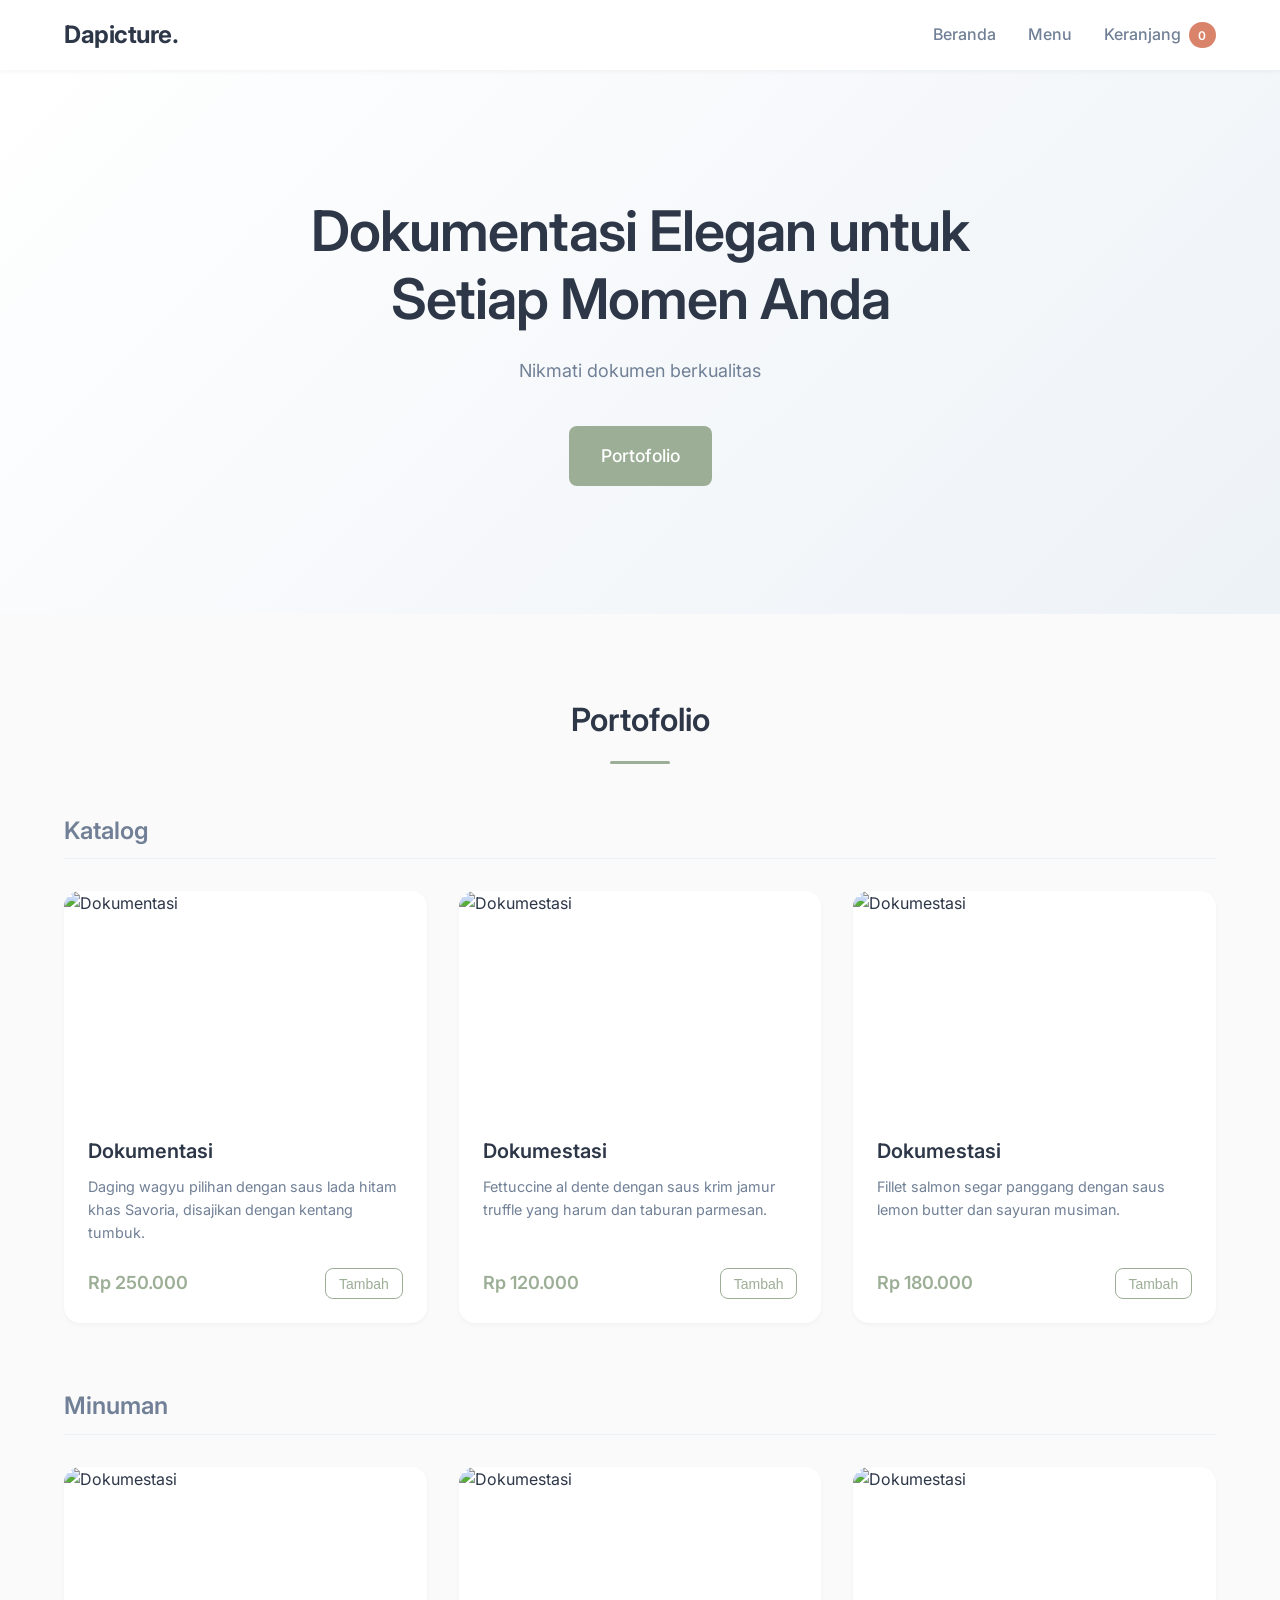
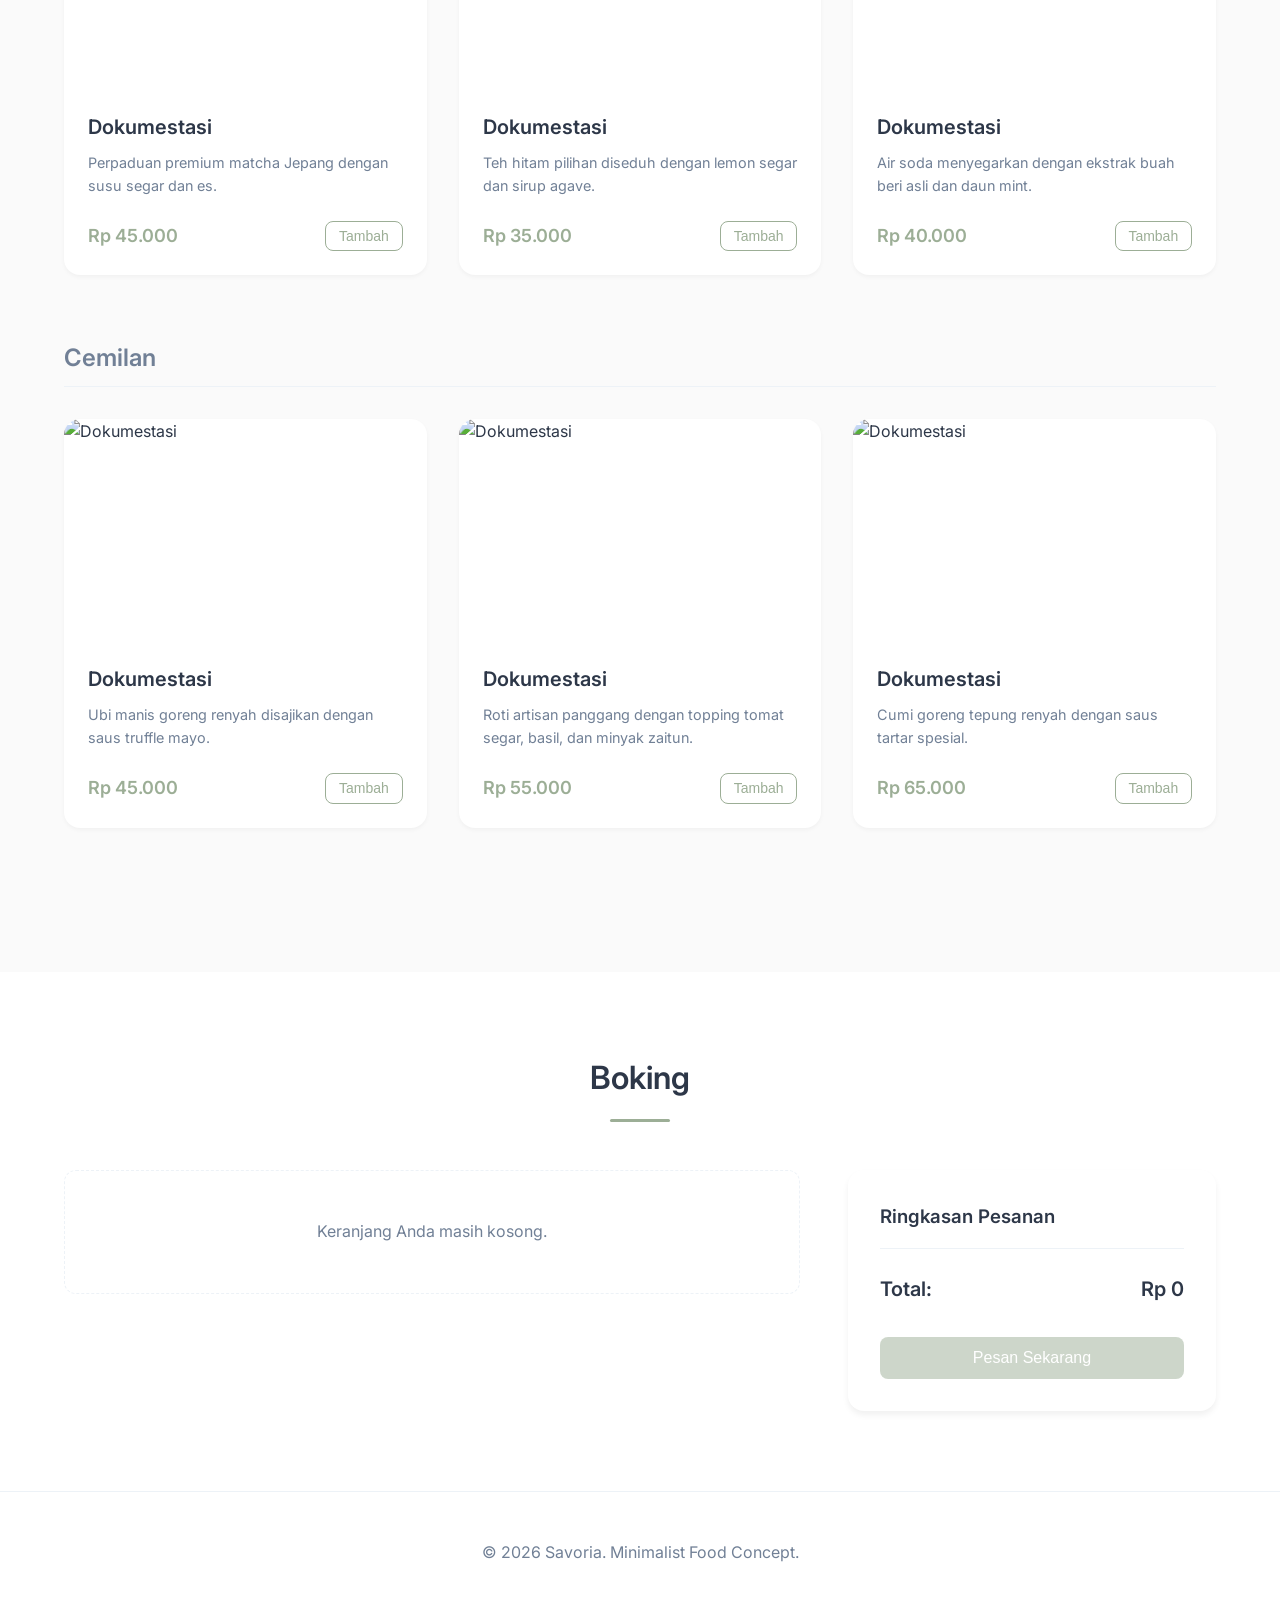
==== index.html @ a3eb8471 "first commit" ====
<!DOCTYPE html>
<html lang="id">
<head>
    <meta charset="UTF-8">
    <meta name="viewport" content="width=device-width, initial-scale=1.0">
    <title>Savoria - Minimalist Food Ordering</title>
    <link href="https://fonts.googleapis.com/css2?family=Inter:wght@300;400;500;600;700&display=swap" rel="stylesheet">
    <link rel="stylesheet" href="style.css">
</head>
<body>

    <!-- Header & Sticky Navbar -->
    <header class="navbar">
        <div class="container nav-container">
            <div class="logo">Dapicture.</div>
            <nav>
                <ul class="nav-links">
                    <li><a href="#hero">Beranda</a></li>
                    <li><a href="#menu">Menu</a></li>
                    <li><a href="#cart" class="cart-nav">Keranjang <span id="cart-badge" class="badge">0</span></a></li>
                </ul>
            </nav>
        </div>
    </header>

    <!-- Hero Section -->
    <section id="hero" class="hero">
        <div class="container hero-content">
            <h1>Dokumentasi Elegan untuk<br>Setiap Momen Anda</h1>
            <p>Nikmati dokumen berkualitas </p>
            <a href="#menu" class="btn btn-primary btn-large">Portofolio</a>
        </div>
    </section>

    <!-- Menu Section -->
    <section id="menu" class="menu-section">
        <div class="container">
            <h2 class="section-title">Portofolio</h2>
            
            <!-- Kategori: Makanan Utama -->
            <div class="menu-category">
                <h3>Katalog</h3>
                <div class="menu-grid" id="mains-grid">
                    <!-- Cards injected by JS -->
                </div>
            </div>

            <!-- Kategori: Minuman -->
            <div class="menu-category">
                <h3>Minuman</h3>
                <div class="menu-grid" id="drinks-grid">
                    <!-- Cards injected by JS -->
                </div>
            </div>

            <!-- Kategori: Cemilan -->
            <div class="menu-category">
                <h3>Cemilan</h3>
                <div class="menu-grid" id="snacks-grid">
                    <!-- Cards injected by JS -->
                </div>
            </div>

        </div>
    </section>

    <!-- Cart Section -->
    <section id="cart" class="cart-section bg-light">
        <div class="container">
            <h2 class="section-title">Boking</h2>
            <div class="cart-container">
                <div id="cart-items" class="cart-items">
                    <!-- Cart items injected by JS -->
                </div>
                <div class="cart-summary">
                    <h3>Ringkasan Pesanan</h3>
                    <div class="summary-row">
                        <span>Total:</span>
                        <span id="cart-total-price">Rp 0</span>
                    </div>
                    <button id="checkout-btn" class="btn btn-primary btn-full" disabled>Pesan Sekarang</button>
                </div>
            </div>
        </div>
    </section>

    <!-- Footer -->
    <footer>
        <div class="container">
            <p>&copy; 2026 Savoria. Minimalist Food Concept.</p>
        </div>
    </footer>

    <!-- Checkout Modal -->
    <div id="checkout-modal" class="modal">
        <div class="modal-content">
            <div class="modal-header">
                <h2>Pesanan Berhasil!</h2>
                <p>Terima kasih telah memesan di Savoria.</p>
            </div>
            <div class="modal-body">
                <h3>Ringkasan:</h3>
                <ul id="modal-order-list" class="order-list">
                    <!-- Injected by JS -->
                </ul>
                <div class="modal-total">
                    <span>Total Pembayaran:</span>
                    <span id="modal-total-price">Rp 0</span>
                </div>
            </div>
            <button id="close-modal-btn" class="btn btn-secondary btn-full">Tutup</button>
        </div>
    </div>

    <script src="script.js"></script>
</body>
</html>
---- style.css ----
/* CSS Variables for elegant, minimalist theme */
:root {
    --bg-color: #FAFAFA;
    --surface-color: #FFFFFF;
    --text-main: #2D3748;
    --text-muted: #718096;
    --accent-sage: #9CAE96; /* Sage green accent */
    --accent-sage-hover: #869880;
    --accent-terra: #D9836B; /* Terracotta accent for cart/danger */
    --border-color: #EDF2F7;
    --shadow-sm: 0 2px 4px rgba(0,0,0,0.04);
    --shadow-md: 0 4px 6px rgba(0,0,0,0.06);
    --shadow-lg: 0 10px 15px rgba(0,0,0,0.08);
    --transition: all 0.3s cubic-bezier(0.4, 0, 0.2, 1);
}

/* Reset & Global Styles */
* {
    margin: 0;
    padding: 0;
    box-sizing: border-box;
}

html {
    scroll-behavior: smooth;
}

body {
    font-family: 'Inter', sans-serif;
    background-color: var(--bg-color);
    color: var(--text-main);
    line-height: 1.6;
}

.container {
    width: 90%;
    max-width: 1200px;
    margin: 0 auto;
}

h1, h2, h3, h4 {
    font-weight: 600;
    color: var(--text-main);
}

.bg-light {
    background-color: var(--surface-color);
}

.section-title {
    text-align: center;
    font-size: 2rem;
    margin-bottom: 3rem;
    position: relative;
}

.section-title::after {
    content: '';
    display: block;
    width: 60px;
    height: 3px;
    background-color: var(--accent-sage);
    margin: 1rem auto 0;
    border-radius: 2px;
}

/* Buttons */
.btn {
    display: inline-block;
    padding: 0.75rem 1.5rem;
    border: none;
    border-radius: 8px;
    font-size: 1rem;
    font-weight: 500;
    cursor: pointer;
    transition: var(--transition);
    text-decoration: none;
    text-align: center;
}

.btn:disabled {
    opacity: 0.5;
    cursor: not-allowed;
}

.btn-primary {
    background-color: var(--accent-sage);
    color: #FFF;
}

.btn-primary:hover:not(:disabled) {
    background-color: var(--accent-sage-hover);
    transform: translateY(-2px);
    box-shadow: var(--shadow-md);
}

.btn-secondary {
    background-color: var(--bg-color);
    color: var(--text-main);
    border: 1px solid var(--border-color);
}

.btn-secondary:hover {
    background-color: var(--border-color);
}

.btn-outline {
    background-color: transparent;
    color: var(--accent-sage);
    border: 1px solid var(--accent-sage);
}

.btn-outline:hover {
    background-color: var(--accent-sage);
    color: #FFF;
}

.btn-large {
    padding: 1rem 2rem;
    font-size: 1.1rem;
}

.btn-full {
    width: 100%;
}

.btn-small {
    padding: 0.4rem 0.8rem;
    font-size: 0.875rem;
}

.btn-danger {
    background-color: transparent;
    color: var(--accent-terra);
    border: 1px solid var(--accent-terra);
}

.btn-danger:hover {
    background-color: var(--accent-terra);
    color: #FFF;
}

/* Header & Navbar */
.navbar {
    background-color: rgba(255, 255, 255, 0.95);
    backdrop-filter: blur(10px);
    position: sticky;
    top: 0;
    z-index: 1000;
    box-shadow: var(--shadow-sm);
    padding: 1rem 0;
}

.nav-container {
    display: flex;
    justify-content: space-between;
    align-items: center;
}

.logo {
    font-size: 1.5rem;
    font-weight: 700;
    letter-spacing: -0.5px;
    color: var(--text-main);
}

.nav-links {
    list-style: none;
    display: flex;
    gap: 2rem;
    align-items: center;
}

.nav-links a {
    text-decoration: none;
    color: var(--text-muted);
    font-weight: 500;
    transition: var(--transition);
}

.nav-links a:hover {
    color: var(--accent-sage);
}

.cart-nav {
    display: flex;
    align-items: center;
    gap: 0.5rem;
}

.badge {
    background-color: var(--accent-terra);
    color: #FFF;
    font-size: 0.75rem;
    padding: 0.2rem 0.6rem;
    border-radius: 999px;
    font-weight: 600;
}

/* Hero Section */
.hero {
    padding: 8rem 0;
    text-align: center;
    background: linear-gradient(135deg, var(--surface-color) 0%, var(--border-color) 100%);
}

.hero-content {
    max-width: 700px;
    margin: 0 auto;
}

.hero h1 {
    font-size: 3.5rem;
    line-height: 1.2;
    margin-bottom: 1.5rem;
    letter-spacing: -1px;
}

.hero p {
    font-size: 1.125rem;
    color: var(--text-muted);
    margin-bottom: 2.5rem;
}

/* Menu Section */
.menu-section {
    padding: 5rem 0;
}

.menu-category {
    margin-bottom: 4rem;
}

.menu-category h3 {
    font-size: 1.5rem;
    margin-bottom: 2rem;
    color: var(--text-muted);
    border-bottom: 1px solid var(--border-color);
    padding-bottom: 0.5rem;
}

.menu-grid {
    display: grid;
    grid-template-columns: repeat(auto-fill, minmax(300px, 1fr));
    gap: 2rem;
}

/* Menu Cards */
.card {
    background-color: var(--surface-color);
    border-radius: 16px;
    overflow: hidden;
    box-shadow: var(--shadow-sm);
    transition: var(--transition);
    display: flex;
    flex-direction: column;
}

.card:hover {
    transform: translateY(-8px);
    box-shadow: var(--shadow-lg);
}

.card-img-wrapper {
    height: 220px;
    overflow: hidden;
}

.card-img {
    width: 100%;
    height: 100%;
    object-fit: cover;
    transition: transform 0.5s ease;
}

.card:hover .card-img {
    transform: scale(1.05);
}

.card-content {
    padding: 1.5rem;
    display: flex;
    flex-direction: column;
    flex-grow: 1;
}

.card-title {
    font-size: 1.25rem;
    margin-bottom: 0.5rem;
}

.card-desc {
    color: var(--text-muted);
    font-size: 0.9rem;
    margin-bottom: 1.5rem;
    flex-grow: 1;
}

.card-footer {
    display: flex;
    justify-content: space-between;
    align-items: center;
    margin-top: auto;
}

.card-price {
    font-weight: 600;
    font-size: 1.125rem;
    color: var(--accent-sage);
}

/* Cart Section */
.cart-section {
    padding: 5rem 0;
}

.cart-container {
    display: grid;
    grid-template-columns: 2fr 1fr;
    gap: 3rem;
    align-items: start;
}

.cart-items {
    display: flex;
    flex-direction: column;
    gap: 1.5rem;
}

.cart-item {
    display: flex;
    align-items: center;
    justify-content: space-between;
    background-color: var(--surface-color);
    padding: 1.5rem;
    border-radius: 12px;
    box-shadow: var(--shadow-sm);
    transition: var(--transition);
}

.cart-item:hover {
    box-shadow: var(--shadow-md);
}

.cart-item-info {
    display: flex;
    align-items: center;
    gap: 1.5rem;
    flex: 1;
}

.cart-item-img {
    width: 80px;
    height: 80px;
    border-radius: 8px;
    object-fit: cover;
}

.cart-item-details h4 {
    margin-bottom: 0.25rem;
}

.cart-item-details p {
    color: var(--text-muted);
    font-size: 0.9rem;
}

.cart-item-actions {
    display: flex;
    align-items: center;
    gap: 1rem;
}

.qty-control {
    display: flex;
    align-items: center;
    gap: 0.5rem;
    background-color: var(--bg-color);
    padding: 0.25rem;
    border-radius: 8px;
}

.qty-btn {
    background: none;
    border: none;
    width: 28px;
    height: 28px;
    display: flex;
    align-items: center;
    justify-content: center;
    cursor: pointer;
    border-radius: 6px;
    transition: background-color 0.2s;
    font-size: 1rem;
    font-weight: 600;
}

.qty-btn:hover {
    background-color: var(--border-color);
}

.item-qty {
    font-weight: 500;
    min-width: 20px;
    text-align: center;
}

.cart-summary {
    background-color: var(--surface-color);
    padding: 2rem;
    border-radius: 16px;
    box-shadow: var(--shadow-md);
    position: sticky;
    top: 100px;
}

.cart-summary h3 {
    margin-bottom: 1.5rem;
    border-bottom: 1px solid var(--border-color);
    padding-bottom: 1rem;
}

.summary-row {
    display: flex;
    justify-content: space-between;
    font-size: 1.25rem;
    font-weight: 600;
    margin-bottom: 2rem;
}

.empty-cart-msg {
    text-align: center;
    color: var(--text-muted);
    padding: 3rem;
    background-color: var(--surface-color);
    border-radius: 12px;
    border: 1px dashed var(--border-color);
}

/* Footer */
footer {
    text-align: center;
    padding: 3rem 0;
    background-color: var(--surface-color);
    color: var(--text-muted);
    border-top: 1px solid var(--border-color);
}

/* Modal */
.modal {
    display: none; /* Hidden by default */
    position: fixed;
    top: 0;
    left: 0;
    width: 100%;
    height: 100%;
    background-color: rgba(0, 0, 0, 0.4);
    backdrop-filter: blur(4px);
    z-index: 2000;
    align-items: center;
    justify-content: center;
    opacity: 0;
    transition: opacity 0.3s ease;
}

.modal.show {
    display: flex;
    opacity: 1;
}

.modal-content {
    background-color: var(--surface-color);
    width: 90%;
    max-width: 500px;
    border-radius: 16px;
    padding: 2.5rem;
    box-shadow: var(--shadow-lg);
    transform: scale(0.9);
    transition: transform 0.3s cubic-bezier(0.175, 0.885, 0.32, 1.275);
}

.modal.show .modal-content {
    transform: scale(1);
}

.modal-header {
    text-align: center;
    margin-bottom: 2rem;
}

.modal-header h2 {
    color: var(--accent-sage);
    font-size: 1.75rem;
    margin-bottom: 0.5rem;
}

.modal-header p {
    color: var(--text-muted);
}

.order-list {
    list-style: none;
    margin-bottom: 1.5rem;
    max-height: 200px;
    overflow-y: auto;
    border-bottom: 1px solid var(--border-color);
    padding-bottom: 1rem;
}

.order-list li {
    display: flex;
    justify-content: space-between;
    margin-bottom: 0.75rem;
    font-size: 0.95rem;
}

.order-item-name {
    color: var(--text-main);
}

.order-item-price {
    font-weight: 500;
}

.modal-total {
    display: flex;
    justify-content: space-between;
    font-size: 1.25rem;
    font-weight: 700;
    margin-bottom: 2rem;
}

/* Responsive Design */
@media (max-width: 768px) {
    .hero h1 {
        font-size: 2.5rem;
    }
    
    .cart-container {
        grid-template-columns: 1fr;
    }
    
    .cart-item {
        flex-direction: column;
        align-items: flex-start;
        gap: 1rem;
    }
    
    .cart-item-actions {
        width: 100%;
        justify-content: space-between;
    }

    .nav-links {
        display: none; /* Mobile fix: simple */
    }

    .nav-links {
        display: flex;
        gap: 1rem;
    }
    .nav-links li:not(:last-child) {
        display: none;
    }
}
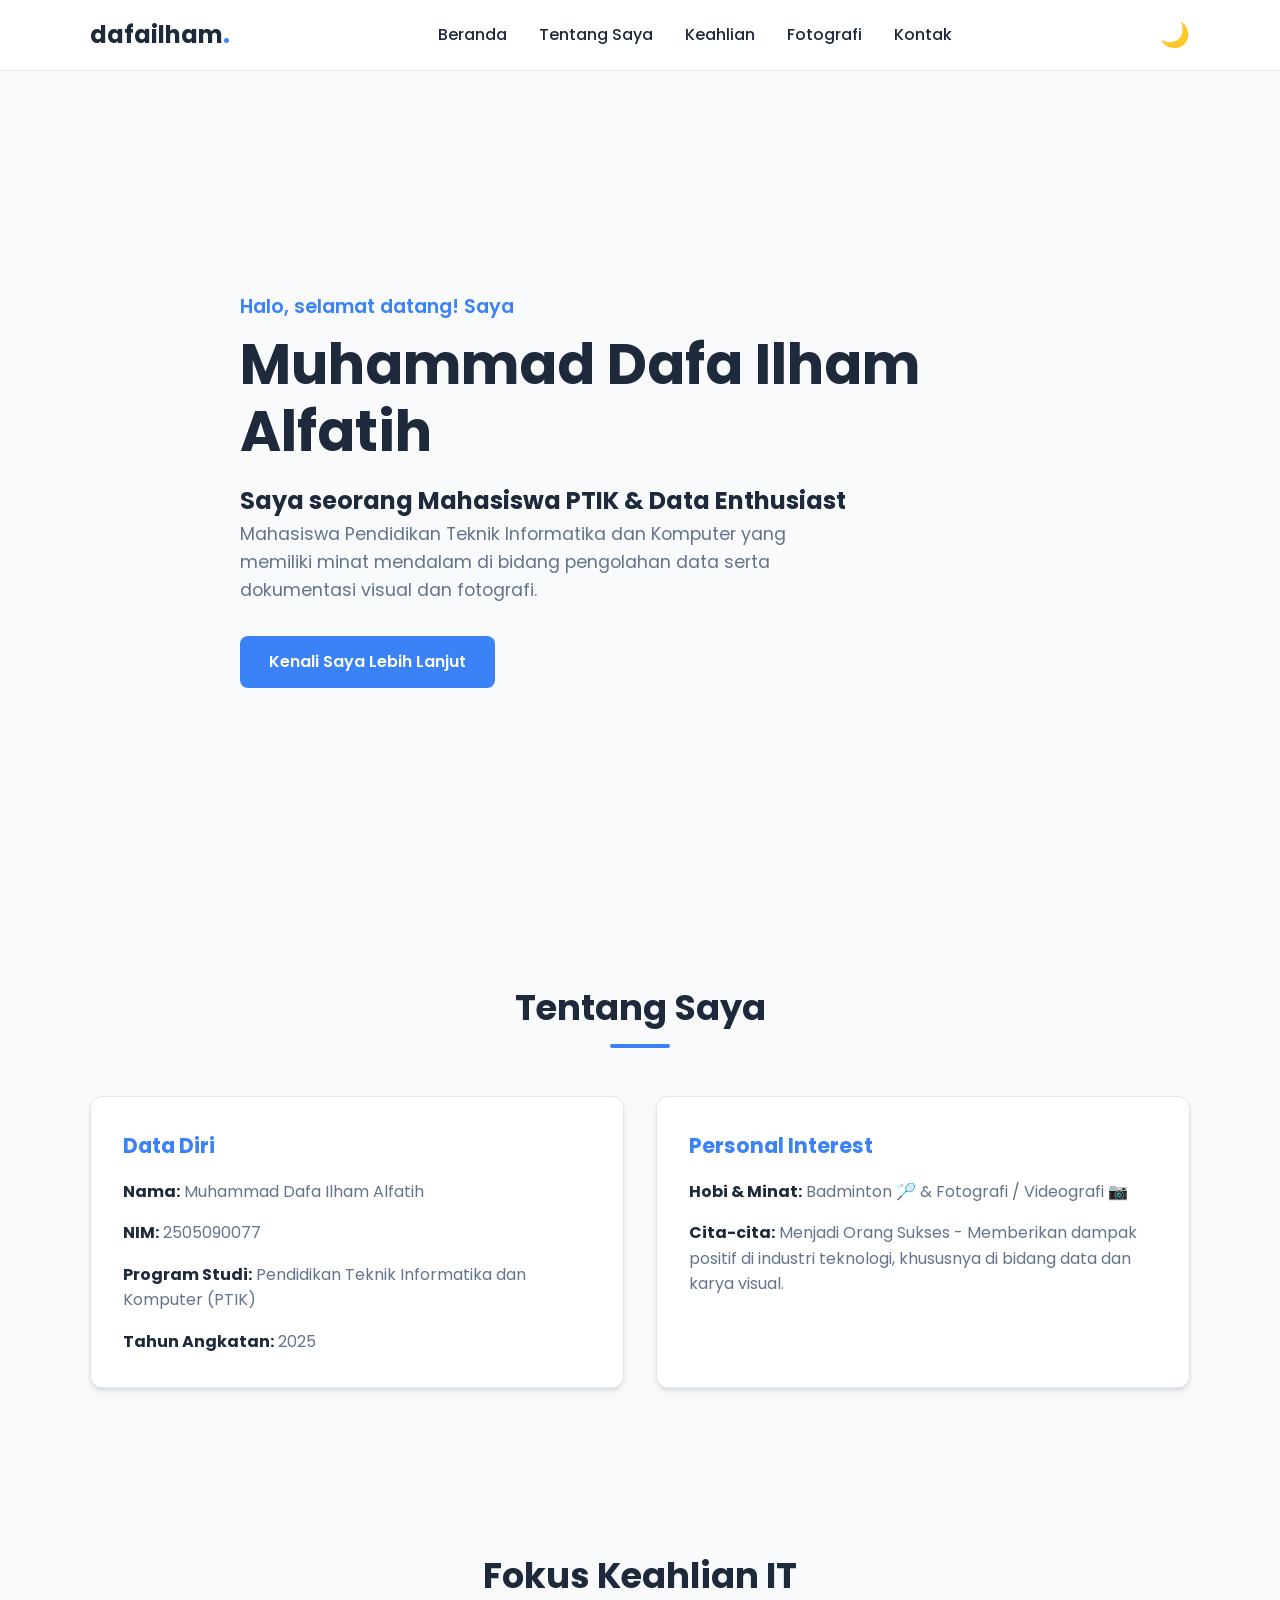
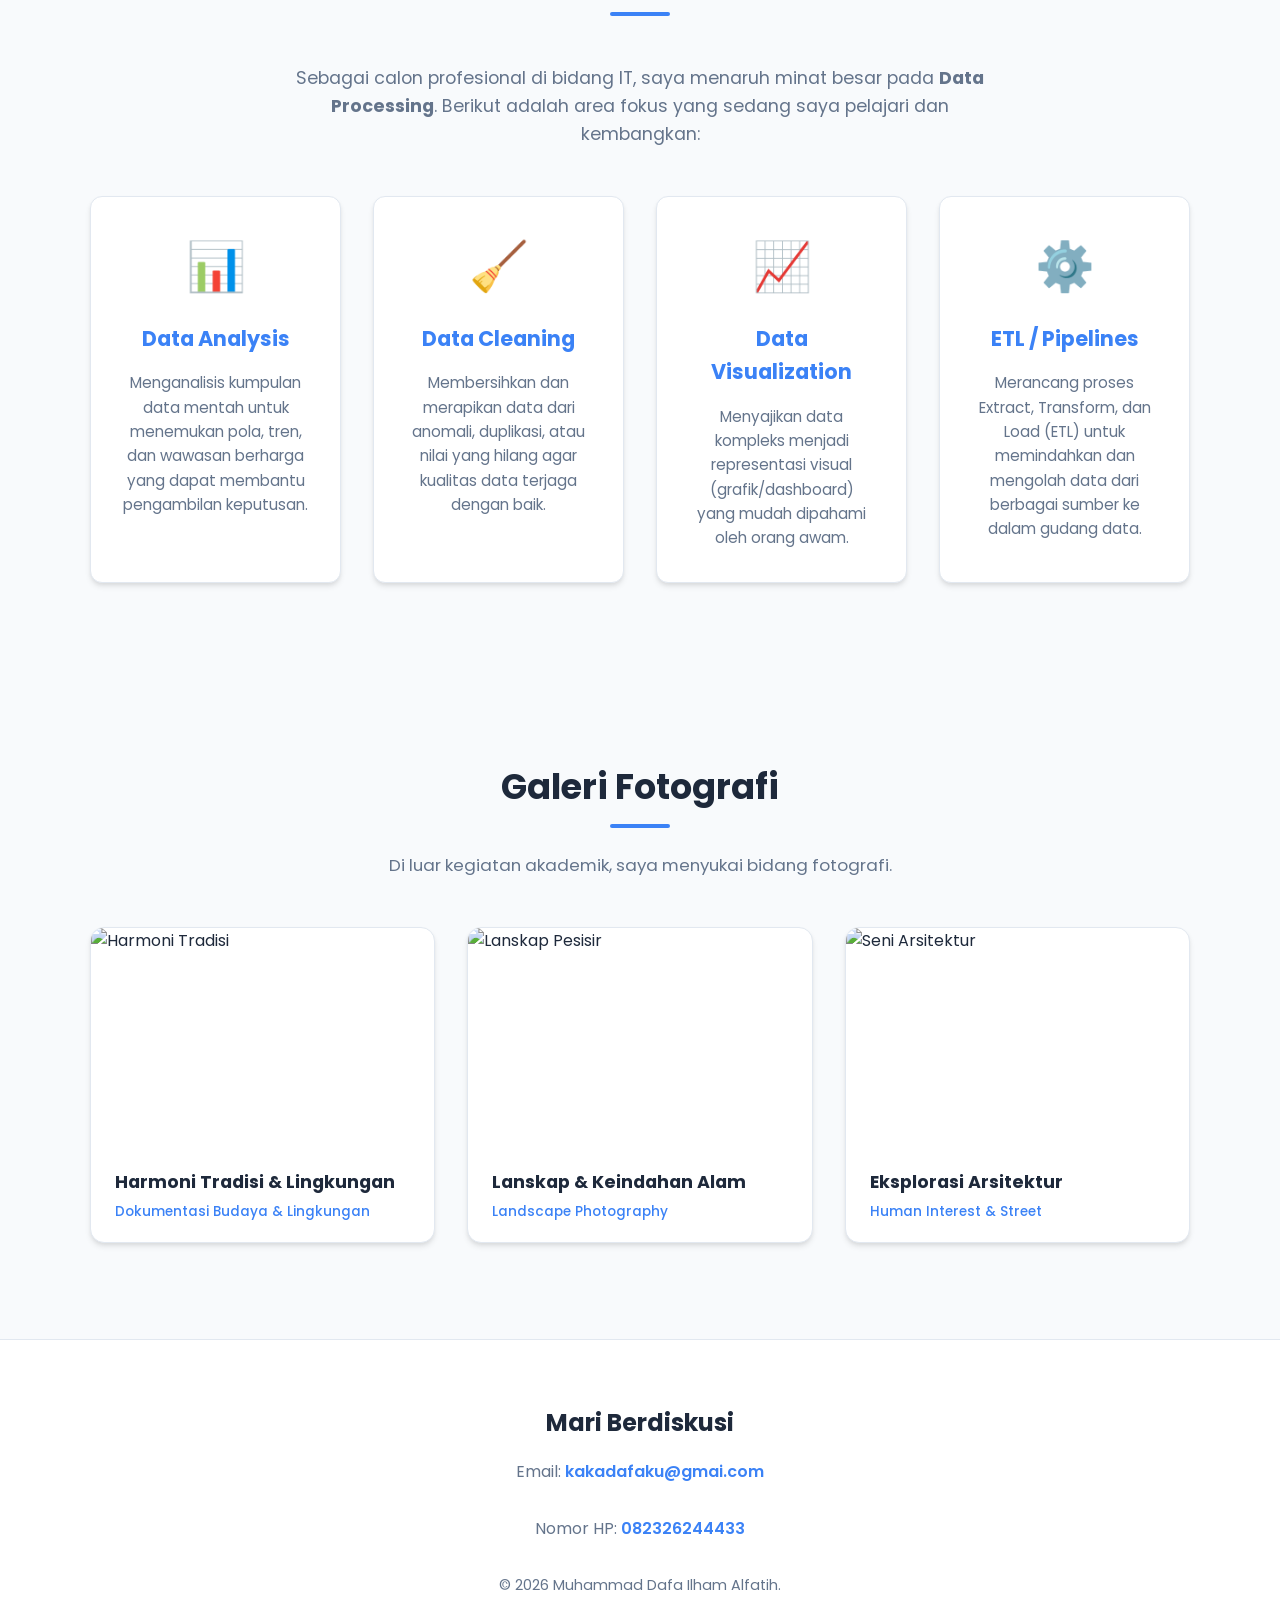
==== commit f9a46d9f: "Add files via upload" ====
--- a/index.html
+++ b/index.html
@@ -1,117 +1,178 @@
-<!DOCTYPE html>
-<html lang="id">
-<head>
-    <meta charset="UTF-8">
-    <meta name="viewport" content="width=device-width, initial-scale=1.0">
-    <title>Savoria - Minimalist Food Ordering</title>
-    <link href="https://fonts.googleapis.com/css2?family=Inter:wght@300;400;500;600;700&display=swap" rel="stylesheet">
-    <link rel="stylesheet" href="style.css">
-</head>
-<body>
-
-    <!-- Header & Sticky Navbar -->
-    <header class="navbar">
-        <div class="container nav-container">
-            <div class="logo">Dapicture.</div>
-            <nav>
-                <ul class="nav-links">
-                    <li><a href="#hero">Beranda</a></li>
-                    <li><a href="#menu">Menu</a></li>
-                    <li><a href="#cart" class="cart-nav">Keranjang <span id="cart-badge" class="badge">0</span></a></li>
-                </ul>
-            </nav>
-        </div>
-    </header>
-
-    <!-- Hero Section -->
-    <section id="hero" class="hero">
-        <div class="container hero-content">
-            <h1>Dokumentasi Elegan untuk<br>Setiap Momen Anda</h1>
-            <p>Nikmati dokumen berkualitas </p>
-            <a href="#menu" class="btn btn-primary btn-large">Portofolio</a>
-        </div>
-    </section>
-
-    <!-- Menu Section -->
-    <section id="menu" class="menu-section">
-        <div class="container">
-            <h2 class="section-title">Portofolio</h2>
-            
-            <!-- Kategori: Makanan Utama -->
-            <div class="menu-category">
-                <h3>Katalog</h3>
-                <div class="menu-grid" id="mains-grid">
-                    <!-- Cards injected by JS -->
-                </div>
-            </div>
-
-            <!-- Kategori: Minuman -->
-            <div class="menu-category">
-                <h3>Minuman</h3>
-                <div class="menu-grid" id="drinks-grid">
-                    <!-- Cards injected by JS -->
-                </div>
-            </div>
-
-            <!-- Kategori: Cemilan -->
-            <div class="menu-category">
-                <h3>Cemilan</h3>
-                <div class="menu-grid" id="snacks-grid">
-                    <!-- Cards injected by JS -->
-                </div>
-            </div>
-
-        </div>
-    </section>
-
-    <!-- Cart Section -->
-    <section id="cart" class="cart-section bg-light">
-        <div class="container">
-            <h2 class="section-title">Boking</h2>
-            <div class="cart-container">
-                <div id="cart-items" class="cart-items">
-                    <!-- Cart items injected by JS -->
-                </div>
-                <div class="cart-summary">
-                    <h3>Ringkasan Pesanan</h3>
-                    <div class="summary-row">
-                        <span>Total:</span>
-                        <span id="cart-total-price">Rp 0</span>
-                    </div>
-                    <button id="checkout-btn" class="btn btn-primary btn-full" disabled>Pesan Sekarang</button>
-                </div>
-            </div>
-        </div>
-    </section>
-
-    <!-- Footer -->
-    <footer>
-        <div class="container">
-            <p>&copy; 2026 Savoria. Minimalist Food Concept.</p>
-        </div>
-    </footer>
-
-    <!-- Checkout Modal -->
-    <div id="checkout-modal" class="modal">
-        <div class="modal-content">
-            <div class="modal-header">
-                <h2>Pesanan Berhasil!</h2>
-                <p>Terima kasih telah memesan di Savoria.</p>
-            </div>
-            <div class="modal-body">
-                <h3>Ringkasan:</h3>
-                <ul id="modal-order-list" class="order-list">
-                    <!-- Injected by JS -->
-                </ul>
-                <div class="modal-total">
-                    <span>Total Pembayaran:</span>
-                    <span id="modal-total-price">Rp 0</span>
-                </div>
-            </div>
-            <button id="close-modal-btn" class="btn btn-secondary btn-full">Tutup</button>
-        </div>
-    </div>
-
-    <script src="script.js"></script>
-</body>
-</html>
+<!DOCTYPE html>
+<html lang="id">
+<head>
+    <meta charset="UTF-8">
+    <meta name="viewport" content="width=device-width, initial-scale=1.0">
+    <title>Profil Pribadi | M. Dafa Ilham Alfatih</title>
+    <!-- Google Fonts -->
+    <link href="https://fonts.googleapis.com/css2?family=Poppins:wght@300;400;600;700&display=swap" rel="stylesheet">
+    <!-- CSS External -->
+    <link rel="stylesheet" href="style.css">
+</head>
+<body>
+
+    <!-- Header & Navbar -->
+    <header class="navbar">
+        <div class="container nav-container">
+            <a href="#" class="logo">dafailham<span>.</span></a>
+            
+            <nav>
+                <ul class="nav-links">
+                    <li><a href="#beranda">Beranda</a></li>
+                    <li><a href="#tentang-saya">Tentang Saya</a></li>
+                    <li><a href="#keahlian">Keahlian</a></li>
+                    <li><a href="#fotografi">Fotografi</a></li>
+                    <li><a href="#kontak">Kontak</a></li>
+                </ul>
+            </nav>
+
+            <button id="theme-toggle" class="theme-toggle-btn" aria-label="Toggle Theme">
+                <span class="icon">🌙</span>
+            </button>
+        </div>
+    </header>
+
+    <!-- Hero Section -->
+    <section id="beranda" class="hero">
+        <div class="container hero-content">
+            <p class="greeting">Halo, selamat datang! Saya</p>
+            <h1 class="name">Muhammad Dafa Ilham Alfatih</h1>
+            
+            <h2 class="role-title">
+                Saya seorang <span class="highlight">Mahasiswa PTIK & Data Enthusiast</span>
+            </h2>
+            
+            <p class="hero-desc">Mahasiswa Pendidikan Teknik Informatika dan Komputer yang memiliki minat mendalam di bidang pengolahan data serta dokumentasi visual dan fotografi.</p>
+            <a href="#tentang-saya" class="btn btn-primary">Kenali Saya Lebih Lanjut</a>
+        </div>
+    </section>
+
+    <!-- Profile / About Section -->
+    <section id="tentang-saya" class="about-section">
+        <div class="container">
+            <h2 class="section-title">Tentang Saya</h2>
+            <div class="about-grid">
+                <div class="card profile-card">
+                    <h3>Data Diri</h3>
+                    <ul>
+                        <li><strong>Nama:</strong> Muhammad Dafa Ilham Alfatih</li>
+                        <li><strong>NIM:</strong> 2505090077</li>
+                        <li><strong>Program Studi:</strong> Pendidikan Teknik Informatika dan Komputer (PTIK)</li>
+                        <li><strong>Tahun Angkatan:</strong> 2025</li>
+                    </ul>
+                </div>
+                <div class="card highlight-card">
+                    <h3>Personal Interest</h3>
+                    <ul>
+                        <li><strong>Hobi & Minat:</strong> Badminton 🏸 & Fotografi / Videografi 📷</li>
+                        <li><strong>Cita-cita:</strong> Menjadi Orang Sukses - Memberikan dampak positif di industri teknologi, khususnya di bidang data dan karya visual.</li>
+                    </ul>
+                </div>
+            </div>
+        </div>
+    </section>
+
+    <!-- Focus Area (Data Processing) -->
+    <section id="keahlian" class="expertise-section">
+        <div class="container">
+            <h2 class="section-title">Fokus Keahlian IT</h2>
+            <p class="expertise-intro">Sebagai calon profesional di bidang IT, saya menaruh minat besar pada <strong>Data Processing</strong>. Berikut adalah area fokus yang sedang saya pelajari dan kembangkan:</p>
+            
+            <div class="expertise-grid">
+                <div class="card expertise-card">
+                    <div class="icon-box">📊</div>
+                    <h3>Data Analysis</h3>
+                    <p>Menganalisis kumpulan data mentah untuk menemukan pola, tren, dan wawasan berharga yang dapat membantu pengambilan keputusan.</p>
+                </div>
+                <div class="card expertise-card">
+                    <div class="icon-box">🧹</div>
+                    <h3>Data Cleaning</h3>
+                    <p>Membersihkan dan merapikan data dari anomali, duplikasi, atau nilai yang hilang agar kualitas data terjaga dengan baik.</p>
+                </div>
+                <div class="card expertise-card">
+                    <div class="icon-box">📈</div>
+                    <h3>Data Visualization</h3>
+                    <p>Menyajikan data kompleks menjadi representasi visual (grafik/dashboard) yang mudah dipahami oleh orang awam.</p>
+                </div>
+                <div class="card expertise-card">
+                    <div class="icon-box">⚙️</div>
+                    <h3>ETL / Pipelines</h3>
+                    <p>Merancang proses Extract, Transform, dan Load (ETL) untuk memindahkan dan mengolah data dari berbagai sumber ke dalam gudang data.</p>
+                </div>
+            </div>
+        </div>
+    </section>
+
+    <!-- Photography Section -->
+    <section id="fotografi" class="photography-section">
+        <div class="container">
+            <h2 class="section-title">Galeri Fotografi</h2>
+            <p class="section-intro">Di luar kegiatan akademik, saya menyukai bidang fotografi.</p>
+            <div class="gallery-grid">
+                <!-- Foto Item 1 -->
+                <div class="gallery-card">
+                    <div class="gallery-img-wrapper">
+                        <img src="E:\website\dafa-profile\images\foto-tradisi.jpeg" alt="Harmoni Tradisi" class="gallery-img">
+                        <div class="gallery-overlay">
+                            <span>🔍 Perbesar Foto</span>
+                        </div>
+                    </div>
+                    <div class="gallery-info">
+                        <h3>Harmoni Tradisi & Lingkungan</h3>
+                        <p class="gallery-tag">Dokumentasi Budaya & Lingkungan</p>
+                    </div>
+                </div>
+
+                <!-- Foto Item 2 -->
+                <div class="gallery-card">
+                    <div class="gallery-img-wrapper">
+                        <img src="E:\website\dafa-profile\images\foto-lanskap.jpg" alt="Lanskap Pesisir" class="gallery-img">
+                        <div class="gallery-overlay">
+                            <span>🔍 Perbesar Foto</span>
+                        </div>
+                    </div>
+                    <div class="gallery-info">
+                        <h3>Lanskap & Keindahan Alam</h3>
+                        <p class="gallery-tag">Landscape Photography</p>
+                    </div>
+                </div>
+
+                <!-- Foto Item 3 -->
+                <div class="gallery-card">
+                    <div class="gallery-img-wrapper">
+                        <img src="E:\website\dafa-profile\images\foto-arsitektur.jpg" alt="Seni Arsitektur" class="gallery-img">
+                        <div class="gallery-overlay">
+                            <span>🔍 Perbesar Foto</span>
+                        </div>
+                    </div>
+                    <div class="gallery-info">
+                        <h3>Eksplorasi Arsitektur</h3>
+                        <p class="gallery-tag">Human Interest & Street</p>
+                    </div>
+                </div>
+            </div>
+        </div>
+    </section>
+
+    <!-- Modal Lightbox Pembesar Foto -->
+    <div id="lightbox-modal" class="lightbox">
+        <span class="lightbox-close">&times;</span>
+        <img class="lightbox-content" id="lightbox-img" alt="Enlarged photo">
+        <div id="lightbox-caption"></div>
+    </div>
+
+    <!-- Footer -->
+    <footer id="kontak" class="footer">
+        <div class="container footer-content">
+            <div class="contact-info">
+                <h2>Mari Berdiskusi</h2>
+                <p>Email: <a href="mailto:kakadafaku@gmai.com">kakadafaku@gmai.com</a></p>
+                <p>Nomor HP: <a href="tel:082326244433">082326244433</a></p>
+            </div>
+            <p class="copyright">&copy; 2026 Muhammad Dafa Ilham Alfatih.</p>
+        </div>
+    </footer>
+
+    <script src="script.js"></script>
+</body>
+</html>
--- a/style.css
+++ b/style.css
@@ -1,565 +1,528 @@
-/* CSS Variables for elegant, minimalist theme */
-:root {
-    --bg-color: #FAFAFA;
-    --surface-color: #FFFFFF;
-    --text-main: #2D3748;
-    --text-muted: #718096;
-    --accent-sage: #9CAE96; /* Sage green accent */
-    --accent-sage-hover: #869880;
-    --accent-terra: #D9836B; /* Terracotta accent for cart/danger */
-    --border-color: #EDF2F7;
-    --shadow-sm: 0 2px 4px rgba(0,0,0,0.04);
-    --shadow-md: 0 4px 6px rgba(0,0,0,0.06);
-    --shadow-lg: 0 10px 15px rgba(0,0,0,0.08);
-    --transition: all 0.3s cubic-bezier(0.4, 0, 0.2, 1);
-}
-
-/* Reset & Global Styles */
-* {
-    margin: 0;
-    padding: 0;
-    box-sizing: border-box;
-}
-
-html {
-    scroll-behavior: smooth;
-}
-
-body {
-    font-family: 'Inter', sans-serif;
-    background-color: var(--bg-color);
-    color: var(--text-main);
-    line-height: 1.6;
-}
-
-.container {
-    width: 90%;
-    max-width: 1200px;
-    margin: 0 auto;
-}
-
-h1, h2, h3, h4 {
-    font-weight: 600;
-    color: var(--text-main);
-}
-
-.bg-light {
-    background-color: var(--surface-color);
-}
-
-.section-title {
-    text-align: center;
-    font-size: 2rem;
-    margin-bottom: 3rem;
-    position: relative;
-}
-
-.section-title::after {
-    content: '';
-    display: block;
-    width: 60px;
-    height: 3px;
-    background-color: var(--accent-sage);
-    margin: 1rem auto 0;
-    border-radius: 2px;
-}
-
-/* Buttons */
-.btn {
-    display: inline-block;
-    padding: 0.75rem 1.5rem;
-    border: none;
-    border-radius: 8px;
-    font-size: 1rem;
-    font-weight: 500;
-    cursor: pointer;
-    transition: var(--transition);
-    text-decoration: none;
-    text-align: center;
-}
-
-.btn:disabled {
-    opacity: 0.5;
-    cursor: not-allowed;
-}
-
-.btn-primary {
-    background-color: var(--accent-sage);
-    color: #FFF;
-}
-
-.btn-primary:hover:not(:disabled) {
-    background-color: var(--accent-sage-hover);
-    transform: translateY(-2px);
-    box-shadow: var(--shadow-md);
-}
-
-.btn-secondary {
-    background-color: var(--bg-color);
-    color: var(--text-main);
-    border: 1px solid var(--border-color);
-}
-
-.btn-secondary:hover {
-    background-color: var(--border-color);
-}
-
-.btn-outline {
-    background-color: transparent;
-    color: var(--accent-sage);
-    border: 1px solid var(--accent-sage);
-}
-
-.btn-outline:hover {
-    background-color: var(--accent-sage);
-    color: #FFF;
-}
-
-.btn-large {
-    padding: 1rem 2rem;
-    font-size: 1.1rem;
-}
-
-.btn-full {
-    width: 100%;
-}
-
-.btn-small {
-    padding: 0.4rem 0.8rem;
-    font-size: 0.875rem;
-}
-
-.btn-danger {
-    background-color: transparent;
-    color: var(--accent-terra);
-    border: 1px solid var(--accent-terra);
-}
-
-.btn-danger:hover {
-    background-color: var(--accent-terra);
-    color: #FFF;
-}
-
-/* Header & Navbar */
-.navbar {
-    background-color: rgba(255, 255, 255, 0.95);
-    backdrop-filter: blur(10px);
-    position: sticky;
-    top: 0;
-    z-index: 1000;
-    box-shadow: var(--shadow-sm);
-    padding: 1rem 0;
-}
-
-.nav-container {
-    display: flex;
-    justify-content: space-between;
-    align-items: center;
-}
-
-.logo {
-    font-size: 1.5rem;
-    font-weight: 700;
-    letter-spacing: -0.5px;
-    color: var(--text-main);
-}
-
-.nav-links {
-    list-style: none;
-    display: flex;
-    gap: 2rem;
-    align-items: center;
-}
-
-.nav-links a {
-    text-decoration: none;
-    color: var(--text-muted);
-    font-weight: 500;
-    transition: var(--transition);
-}
-
-.nav-links a:hover {
-    color: var(--accent-sage);
-}
-
-.cart-nav {
-    display: flex;
-    align-items: center;
-    gap: 0.5rem;
-}
-
-.badge {
-    background-color: var(--accent-terra);
-    color: #FFF;
-    font-size: 0.75rem;
-    padding: 0.2rem 0.6rem;
-    border-radius: 999px;
-    font-weight: 600;
-}
-
-/* Hero Section */
-.hero {
-    padding: 8rem 0;
-    text-align: center;
-    background: linear-gradient(135deg, var(--surface-color) 0%, var(--border-color) 100%);
-}
-
-.hero-content {
-    max-width: 700px;
-    margin: 0 auto;
-}
-
-.hero h1 {
-    font-size: 3.5rem;
-    line-height: 1.2;
-    margin-bottom: 1.5rem;
-    letter-spacing: -1px;
-}
-
-.hero p {
-    font-size: 1.125rem;
-    color: var(--text-muted);
-    margin-bottom: 2.5rem;
-}
-
-/* Menu Section */
-.menu-section {
-    padding: 5rem 0;
-}
-
-.menu-category {
-    margin-bottom: 4rem;
-}
-
-.menu-category h3 {
-    font-size: 1.5rem;
-    margin-bottom: 2rem;
-    color: var(--text-muted);
-    border-bottom: 1px solid var(--border-color);
-    padding-bottom: 0.5rem;
-}
-
-.menu-grid {
-    display: grid;
-    grid-template-columns: repeat(auto-fill, minmax(300px, 1fr));
-    gap: 2rem;
-}
-
-/* Menu Cards */
-.card {
-    background-color: var(--surface-color);
-    border-radius: 16px;
-    overflow: hidden;
-    box-shadow: var(--shadow-sm);
-    transition: var(--transition);
-    display: flex;
-    flex-direction: column;
-}
-
-.card:hover {
-    transform: translateY(-8px);
-    box-shadow: var(--shadow-lg);
-}
-
-.card-img-wrapper {
-    height: 220px;
-    overflow: hidden;
-}
-
-.card-img {
-    width: 100%;
-    height: 100%;
-    object-fit: cover;
-    transition: transform 0.5s ease;
-}
-
-.card:hover .card-img {
-    transform: scale(1.05);
-}
-
-.card-content {
-    padding: 1.5rem;
-    display: flex;
-    flex-direction: column;
-    flex-grow: 1;
-}
-
-.card-title {
-    font-size: 1.25rem;
-    margin-bottom: 0.5rem;
-}
-
-.card-desc {
-    color: var(--text-muted);
-    font-size: 0.9rem;
-    margin-bottom: 1.5rem;
-    flex-grow: 1;
-}
-
-.card-footer {
-    display: flex;
-    justify-content: space-between;
-    align-items: center;
-    margin-top: auto;
-}
-
-.card-price {
-    font-weight: 600;
-    font-size: 1.125rem;
-    color: var(--accent-sage);
-}
-
-/* Cart Section */
-.cart-section {
-    padding: 5rem 0;
-}
-
-.cart-container {
-    display: grid;
-    grid-template-columns: 2fr 1fr;
-    gap: 3rem;
-    align-items: start;
-}
-
-.cart-items {
-    display: flex;
-    flex-direction: column;
-    gap: 1.5rem;
-}
-
-.cart-item {
-    display: flex;
-    align-items: center;
-    justify-content: space-between;
-    background-color: var(--surface-color);
-    padding: 1.5rem;
-    border-radius: 12px;
-    box-shadow: var(--shadow-sm);
-    transition: var(--transition);
-}
-
-.cart-item:hover {
-    box-shadow: var(--shadow-md);
-}
-
-.cart-item-info {
-    display: flex;
-    align-items: center;
-    gap: 1.5rem;
-    flex: 1;
-}
-
-.cart-item-img {
-    width: 80px;
-    height: 80px;
-    border-radius: 8px;
-    object-fit: cover;
-}
-
-.cart-item-details h4 {
-    margin-bottom: 0.25rem;
-}
-
-.cart-item-details p {
-    color: var(--text-muted);
-    font-size: 0.9rem;
-}
-
-.cart-item-actions {
-    display: flex;
-    align-items: center;
-    gap: 1rem;
-}
-
-.qty-control {
-    display: flex;
-    align-items: center;
-    gap: 0.5rem;
-    background-color: var(--bg-color);
-    padding: 0.25rem;
-    border-radius: 8px;
-}
-
-.qty-btn {
-    background: none;
-    border: none;
-    width: 28px;
-    height: 28px;
-    display: flex;
-    align-items: center;
-    justify-content: center;
-    cursor: pointer;
-    border-radius: 6px;
-    transition: background-color 0.2s;
-    font-size: 1rem;
-    font-weight: 600;
-}
-
-.qty-btn:hover {
-    background-color: var(--border-color);
-}
-
-.item-qty {
-    font-weight: 500;
-    min-width: 20px;
-    text-align: center;
-}
-
-.cart-summary {
-    background-color: var(--surface-color);
-    padding: 2rem;
-    border-radius: 16px;
-    box-shadow: var(--shadow-md);
-    position: sticky;
-    top: 100px;
-}
-
-.cart-summary h3 {
-    margin-bottom: 1.5rem;
-    border-bottom: 1px solid var(--border-color);
-    padding-bottom: 1rem;
-}
-
-.summary-row {
-    display: flex;
-    justify-content: space-between;
-    font-size: 1.25rem;
-    font-weight: 600;
-    margin-bottom: 2rem;
-}
-
-.empty-cart-msg {
-    text-align: center;
-    color: var(--text-muted);
-    padding: 3rem;
-    background-color: var(--surface-color);
-    border-radius: 12px;
-    border: 1px dashed var(--border-color);
-}
-
-/* Footer */
-footer {
-    text-align: center;
-    padding: 3rem 0;
-    background-color: var(--surface-color);
-    color: var(--text-muted);
-    border-top: 1px solid var(--border-color);
-}
-
-/* Modal */
-.modal {
-    display: none; /* Hidden by default */
-    position: fixed;
-    top: 0;
-    left: 0;
-    width: 100%;
-    height: 100%;
-    background-color: rgba(0, 0, 0, 0.4);
-    backdrop-filter: blur(4px);
-    z-index: 2000;
-    align-items: center;
-    justify-content: center;
-    opacity: 0;
-    transition: opacity 0.3s ease;
-}
-
-.modal.show {
-    display: flex;
-    opacity: 1;
-}
-
-.modal-content {
-    background-color: var(--surface-color);
-    width: 90%;
-    max-width: 500px;
-    border-radius: 16px;
-    padding: 2.5rem;
-    box-shadow: var(--shadow-lg);
-    transform: scale(0.9);
-    transition: transform 0.3s cubic-bezier(0.175, 0.885, 0.32, 1.275);
-}
-
-.modal.show .modal-content {
-    transform: scale(1);
-}
-
-.modal-header {
-    text-align: center;
-    margin-bottom: 2rem;
-}
-
-.modal-header h2 {
-    color: var(--accent-sage);
-    font-size: 1.75rem;
-    margin-bottom: 0.5rem;
-}
-
-.modal-header p {
-    color: var(--text-muted);
-}
-
-.order-list {
-    list-style: none;
-    margin-bottom: 1.5rem;
-    max-height: 200px;
-    overflow-y: auto;
-    border-bottom: 1px solid var(--border-color);
-    padding-bottom: 1rem;
-}
-
-.order-list li {
-    display: flex;
-    justify-content: space-between;
-    margin-bottom: 0.75rem;
-    font-size: 0.95rem;
-}
-
-.order-item-name {
-    color: var(--text-main);
-}
-
-.order-item-price {
-    font-weight: 500;
-}
-
-.modal-total {
-    display: flex;
-    justify-content: space-between;
-    font-size: 1.25rem;
-    font-weight: 700;
-    margin-bottom: 2rem;
-}
-
-/* Responsive Design */
-@media (max-width: 768px) {
-    .hero h1 {
-        font-size: 2.5rem;
-    }
-    
-    .cart-container {
-        grid-template-columns: 1fr;
-    }
-    
-    .cart-item {
-        flex-direction: column;
-        align-items: flex-start;
-        gap: 1rem;
-    }
-    
-    .cart-item-actions {
-        width: 100%;
-        justify-content: space-between;
-    }
-
-    .nav-links {
-        display: none; /* Mobile fix: simple */
-    }
-
-    .nav-links {
-        display: flex;
-        gap: 1rem;
-    }
-    .nav-links li:not(:last-child) {
-        display: none;
-    }
-}
+/* =========================================
+   Variabel CSS (Untuk Mendukung Dark/Light Mode)
+   ========================================= */
+:root {
+    /* Light Mode (Default) */
+    --bg-primary: #f8fafc;
+    --bg-secondary: #ffffff;
+    --text-primary: #1e293b;
+    --text-secondary: #64748b;
+    --accent-color: #3b82f6;      /* Biru modern */
+    --accent-hover: #2563eb;
+    --nav-bg: rgba(255, 255, 255, 0.9);
+    --card-shadow: 0 4px 6px -1px rgba(0, 0, 0, 0.1), 0 2px 4px -1px rgba(0, 0, 0, 0.06);
+    --card-shadow-hover: 0 10px 15px -3px rgba(0, 0, 0, 0.1), 0 4px 6px -2px rgba(0, 0, 0, 0.05);
+    --border-color: #e2e8f0;
+    --transition-speed: 0.3s;
+}
+
+/* Dark Mode Variables (diaktifkan melalui class 'dark-mode' di elemen <body>) */
+body.dark-mode {
+    --bg-primary: #0f172a;
+    --bg-secondary: #1e293b;
+    --text-primary: #f8fafc;
+    --text-secondary: #94a3b8;
+    --accent-color: #60a5fa;
+    --accent-hover: #93c5fd;
+    --nav-bg: rgba(15, 23, 42, 0.9);
+    --card-shadow: 0 4px 6px -1px rgba(0, 0, 0, 0.3);
+    --card-shadow-hover: 0 10px 15px -3px rgba(0, 0, 0, 0.4);
+    --border-color: #334155;
+}
+
+/* =========================================
+   Reset & Global Styles
+   ========================================= */
+* {
+    margin: 0;
+    padding: 0;
+    box-sizing: border-box;
+}
+
+html {
+    scroll-behavior: smooth; /* Smooth scroll ketika menu navbar di-klik */
+}
+
+body {
+    font-family: 'Poppins', sans-serif;
+    background-color: var(--bg-primary);
+    color: var(--text-primary);
+    line-height: 1.6;
+    transition: background-color var(--transition-speed) ease, color var(--transition-speed) ease;
+}
+
+.container {
+    width: 90%;
+    max-width: 1100px;
+    margin: 0 auto;
+}
+
+a {
+    text-decoration: none;
+    color: var(--text-primary);
+}
+
+ul {
+    list-style: none;
+}
+
+/* =========================================
+   Tipografi
+   ========================================= */
+.section-title {
+    text-align: center;
+    font-size: 2.2rem;
+    margin-bottom: 3rem;
+    color: var(--text-primary);
+    position: relative;
+}
+
+/* Garis hiasan di bawah judul seksi */
+.section-title::after {
+    content: '';
+    display: block;
+    width: 60px;
+    height: 4px;
+    background-color: var(--accent-color);
+    margin: 0.5rem auto 0;
+    border-radius: 2px;
+}
+
+/* =========================================
+   Navbar / Header
+   ========================================= */
+.navbar {
+    position: fixed;
+    top: 0;
+    width: 100%;
+    background-color: var(--nav-bg);
+    backdrop-filter: blur(8px);
+    z-index: 1000;
+    border-bottom: 1px solid var(--border-color);
+    transition: background-color var(--transition-speed) ease;
+}
+
+.nav-container {
+    display: flex;
+    justify-content: space-between;
+    align-items: center;
+    padding: 1rem 0;
+}
+
+.logo {
+    font-size: 1.5rem;
+    font-weight: 700;
+    color: var(--text-primary);
+}
+
+.logo span {
+    color: var(--accent-color); /* Titik aksen pada logo */
+}
+
+.nav-links {
+    display: flex;
+    gap: 2rem;
+}
+
+.nav-links a {
+    font-weight: 500;
+    transition: color var(--transition-speed);
+}
+
+.nav-links a:hover {
+    color: var(--accent-color);
+}
+
+.theme-toggle-btn {
+    background: none;
+    border: none;
+    font-size: 1.5rem;
+    cursor: pointer;
+    color: var(--text-primary);
+    transition: transform var(--transition-speed);
+}
+
+.theme-toggle-btn:hover {
+    transform: scale(1.1);
+}
+
+/* =========================================
+   Buttons
+   ========================================= */
+.btn {
+    display: inline-block;
+    padding: 0.8rem 1.8rem;
+    border-radius: 8px;
+    font-weight: 600;
+    transition: background-color var(--transition-speed), transform 0.2s, box-shadow 0.2s;
+    cursor: pointer;
+}
+
+.btn-primary {
+    background-color: var(--accent-color);
+    color: #ffffff !important;
+}
+
+.btn-primary:hover {
+    background-color: var(--accent-hover);
+    transform: translateY(-2px);
+    box-shadow: 0 4px 10px rgba(59, 130, 246, 0.4);
+}
+
+/* =========================================
+   Hero Section
+   ========================================= */
+.hero {
+    min-height: 100vh;
+    display: flex;
+    align-items: center;
+    padding-top: 80px; /* Offset untuk navbar statis */
+}
+
+.hero-content {
+    max-width: 800px;
+}
+
+.greeting {
+    font-size: 1.2rem;
+    color: var(--accent-color);
+    font-weight: 600;
+    margin-bottom: 0.5rem;
+}
+
+.name {
+    font-size: 3.5rem;
+    font-weight: 700;
+    line-height: 1.2;
+    margin-bottom: 1rem;
+}
+
+.typing-container {
+    font-size: 2rem;
+    font-weight: 600;
+    color: var(--text-secondary);
+    margin-bottom: 1.5rem;
+    min-height: 3rem; /* Mencegah layout lompat */
+}
+
+#typing-text {
+    color: var(--accent-color);
+}
+
+/* Kursor yang berkedip untuk efek mengetik */
+.cursor {
+    display: inline-block;
+    width: 3px;
+    background-color: var(--accent-color);
+    animation: blink 1s infinite;
+}
+
+@keyframes blink {
+    0%, 100% { opacity: 1; }
+    50% { opacity: 0; }
+}
+
+.hero-desc {
+    font-size: 1.1rem;
+    color: var(--text-secondary);
+    margin-bottom: 2rem;
+    max-width: 600px;
+}
+
+/* =========================================
+   Card Component
+   ========================================= */
+.card {
+    background-color: var(--bg-secondary);
+    border: 1px solid var(--border-color);
+    border-radius: 12px;
+    padding: 2rem;
+    box-shadow: var(--card-shadow);
+    transition: transform var(--transition-speed), box-shadow var(--transition-speed), background-color var(--transition-speed);
+}
+
+.card:hover {
+    transform: translateY(-5px); /* Kartu terangkat saat disorot */
+    box-shadow: var(--card-shadow-hover);
+}
+
+.card h3 {
+    margin-bottom: 1rem;
+    color: var(--accent-color);
+    font-size: 1.3rem;
+}
+
+/* =========================================
+   About / Profile Section
+   ========================================= */
+.about-section {
+    padding: 5rem 0;
+}
+
+.about-grid {
+    display: grid;
+    grid-template-columns: repeat(auto-fit, minmax(300px, 1fr));
+    gap: 2rem;
+}
+
+.profile-card ul, .highlight-card ul {
+    display: flex;
+    flex-direction: column;
+    gap: 1rem;
+}
+
+.profile-card li, .highlight-card li {
+    color: var(--text-secondary);
+}
+
+.profile-card strong, .highlight-card strong {
+    color: var(--text-primary);
+}
+
+/* =========================================
+   Expertise Section (Data Processing)
+   ========================================= */
+.expertise-section {
+    padding: 5rem 0;
+    background-color: var(--bg-primary); /* Menjaga konsistensi background */
+}
+
+.expertise-intro {
+    text-align: center;
+    max-width: 700px;
+    margin: 0 auto 3rem;
+    color: var(--text-secondary);
+    font-size: 1.1rem;
+}
+
+.expertise-grid {
+    display: grid;
+    grid-template-columns: repeat(auto-fit, minmax(250px, 1fr));
+    gap: 2rem;
+}
+
+.expertise-card {
+    text-align: center;
+}
+
+.icon-box {
+    font-size: 3rem;
+    margin-bottom: 1rem;
+}
+
+.expertise-card p {
+    color: var(--text-secondary);
+    font-size: 0.95rem;
+}
+
+/* =========================================
+   Footer & Contact
+   ========================================= */
+.footer {
+    background-color: var(--bg-secondary);
+    border-top: 1px solid var(--border-color);
+    padding: 4rem 0 2rem;
+    text-align: center;
+}
+
+.contact-info h2 {
+    margin-bottom: 1rem;
+}
+
+.contact-info p {
+    color: var(--text-secondary);
+    margin-bottom: 2rem;
+}
+
+.contact-info a {
+    color: var(--accent-color);
+    font-weight: 600;
+}
+
+.social-links {
+    display: flex;
+    justify-content: center;
+    gap: 1rem;
+    margin-bottom: 3rem;
+}
+
+.social-btn {
+    padding: 0.5rem 1rem;
+    border: 1px solid var(--border-color);
+    border-radius: 6px;
+    color: var(--text-primary);
+    transition: all var(--transition-speed);
+}
+
+.social-btn:hover {
+    background-color: var(--accent-color);
+    color: white;
+    border-color: var(--accent-color);
+}
+
+.copyright {
+    color: var(--text-secondary);
+    font-size: 0.9rem;
+}
+
+/* =========================================
+   Responsive Design (Media Queries)
+   ========================================= */
+@media (max-width: 768px) {
+    .name {
+        font-size: 2.5rem;
+    }
+    
+    .typing-container {
+        font-size: 1.5rem;
+    }
+    
+    .nav-links {
+        display: none; /* Disembunyikan pada layar sangat kecil demi kebersihan desain dasar */
+    }
+    
+    /* Alternatif navigasi mobile sederhana: tetapkan display ke flex tapi wrap, atau biarkan disembunyikan untuk minimalisme */
+    .nav-container {
+        justify-content: space-between;
+    }
+}
+/* =========================================
+   Photography Section
+   ========================================= */
+.photography-section {
+    padding: 6rem 0;
+    background-color: var(--bg-primary);
+}
+
+.section-intro {
+    text-align: center;
+    max-width: 680px;
+    margin: -1.5rem auto 3rem;
+    color: var(--text-secondary);
+    font-size: 1.05rem;
+}
+
+.gallery-grid {
+    display: grid;
+    grid-template-columns: repeat(auto-fit, minmax(280px, 1fr));
+    gap: 2rem;
+}
+
+.gallery-card {
+    background-color: var(--bg-secondary);
+    border: 1px solid var(--border-color);
+    border-radius: 14px;
+    overflow: hidden;
+    box-shadow: var(--card-shadow);
+    transition: transform var(--transition-speed) ease, box-shadow var(--transition-speed) ease;
+    cursor: pointer;
+}
+
+.gallery-card:hover {
+    transform: translateY(-6px);
+    box-shadow: var(--card-shadow-hover);
+}
+
+.gallery-img-wrapper {
+    position: relative;
+    width: 100%;
+    height: 220px;
+    overflow: hidden;
+}
+
+.gallery-img {
+    width: 100%;
+    height: 100%;
+    object-fit: cover;
+    transition: transform 0.5s ease;
+}
+
+.gallery-card:hover .gallery-img {
+    transform: scale(1.08);
+}
+
+.gallery-overlay {
+    position: absolute;
+    top: 0;
+    left: 0;
+    width: 100%;
+    height: 100%;
+    background: rgba(15, 23, 42, 0.5);
+    display: flex;
+    align-items: center;
+    justify-content: center;
+    opacity: 0;
+    transition: opacity var(--transition-speed) ease;
+    color: #ffffff;
+    font-size: 0.95rem;
+    font-weight: 600;
+}
+
+.gallery-card:hover .gallery-overlay {
+    opacity: 1;
+}
+
+.gallery-info {
+    padding: 1.25rem 1.5rem;
+}
+
+.gallery-info h3 {
+    font-size: 1.1rem;
+    color: var(--text-primary);
+    margin-bottom: 0.3rem;
+}
+
+.gallery-tag {
+    font-size: 0.85rem;
+    color: var(--accent-color);
+    font-weight: 500;
+}
+
+/* =========================================
+   Modal Lightbox
+   ========================================= */
+.lightbox {
+    display: none;
+    position: fixed;
+    z-index: 2000;
+    padding-top: 60px;
+    left: 0;
+    top: 0;
+    width: 100%;
+    height: 100%;
+    overflow: auto;
+    background-color: rgba(0, 0, 0, 0.85);
+    backdrop-filter: blur(8px);
+}
+
+.lightbox-content {
+    margin: auto;
+    display: block;
+    max-width: 85%;
+    max-height: 75vh;
+    border-radius: 8px;
+    box-shadow: 0 10px 30px rgba(0, 0, 0, 0.5);
+}
+
+#lightbox-caption {
+    margin: 1rem auto;
+    text-align: center;
+    color: #f8fafc;
+    font-size: 1.1rem;
+    font-weight: 500;
+}
+
+.lightbox-close {
+    position: absolute;
+    top: 20px;
+    right: 35px;
+    color: #ffffff;
+    font-size: 40px;
+    font-weight: bold;
+    cursor: pointer;
+    transition: color 0.2s;
+}
+
+.lightbox-close:hover {
+    color: var(--accent-color);
+}
